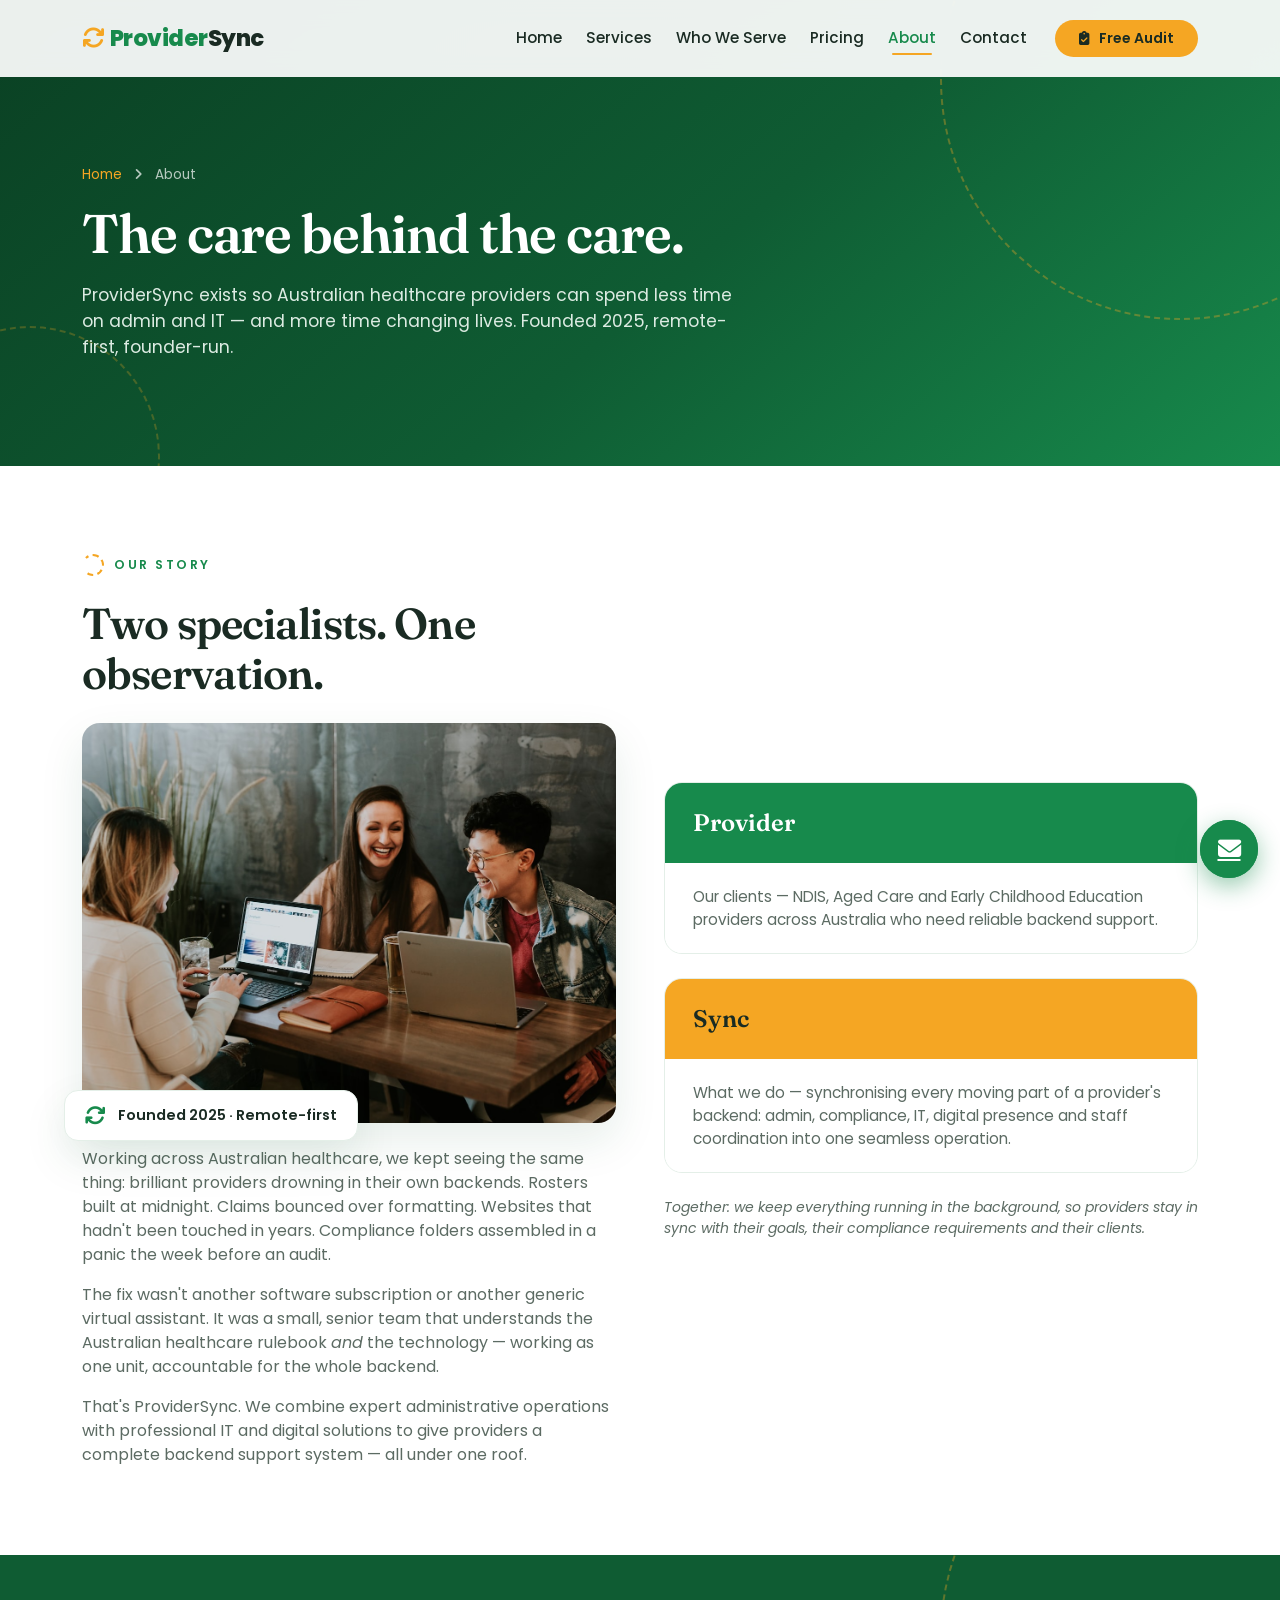
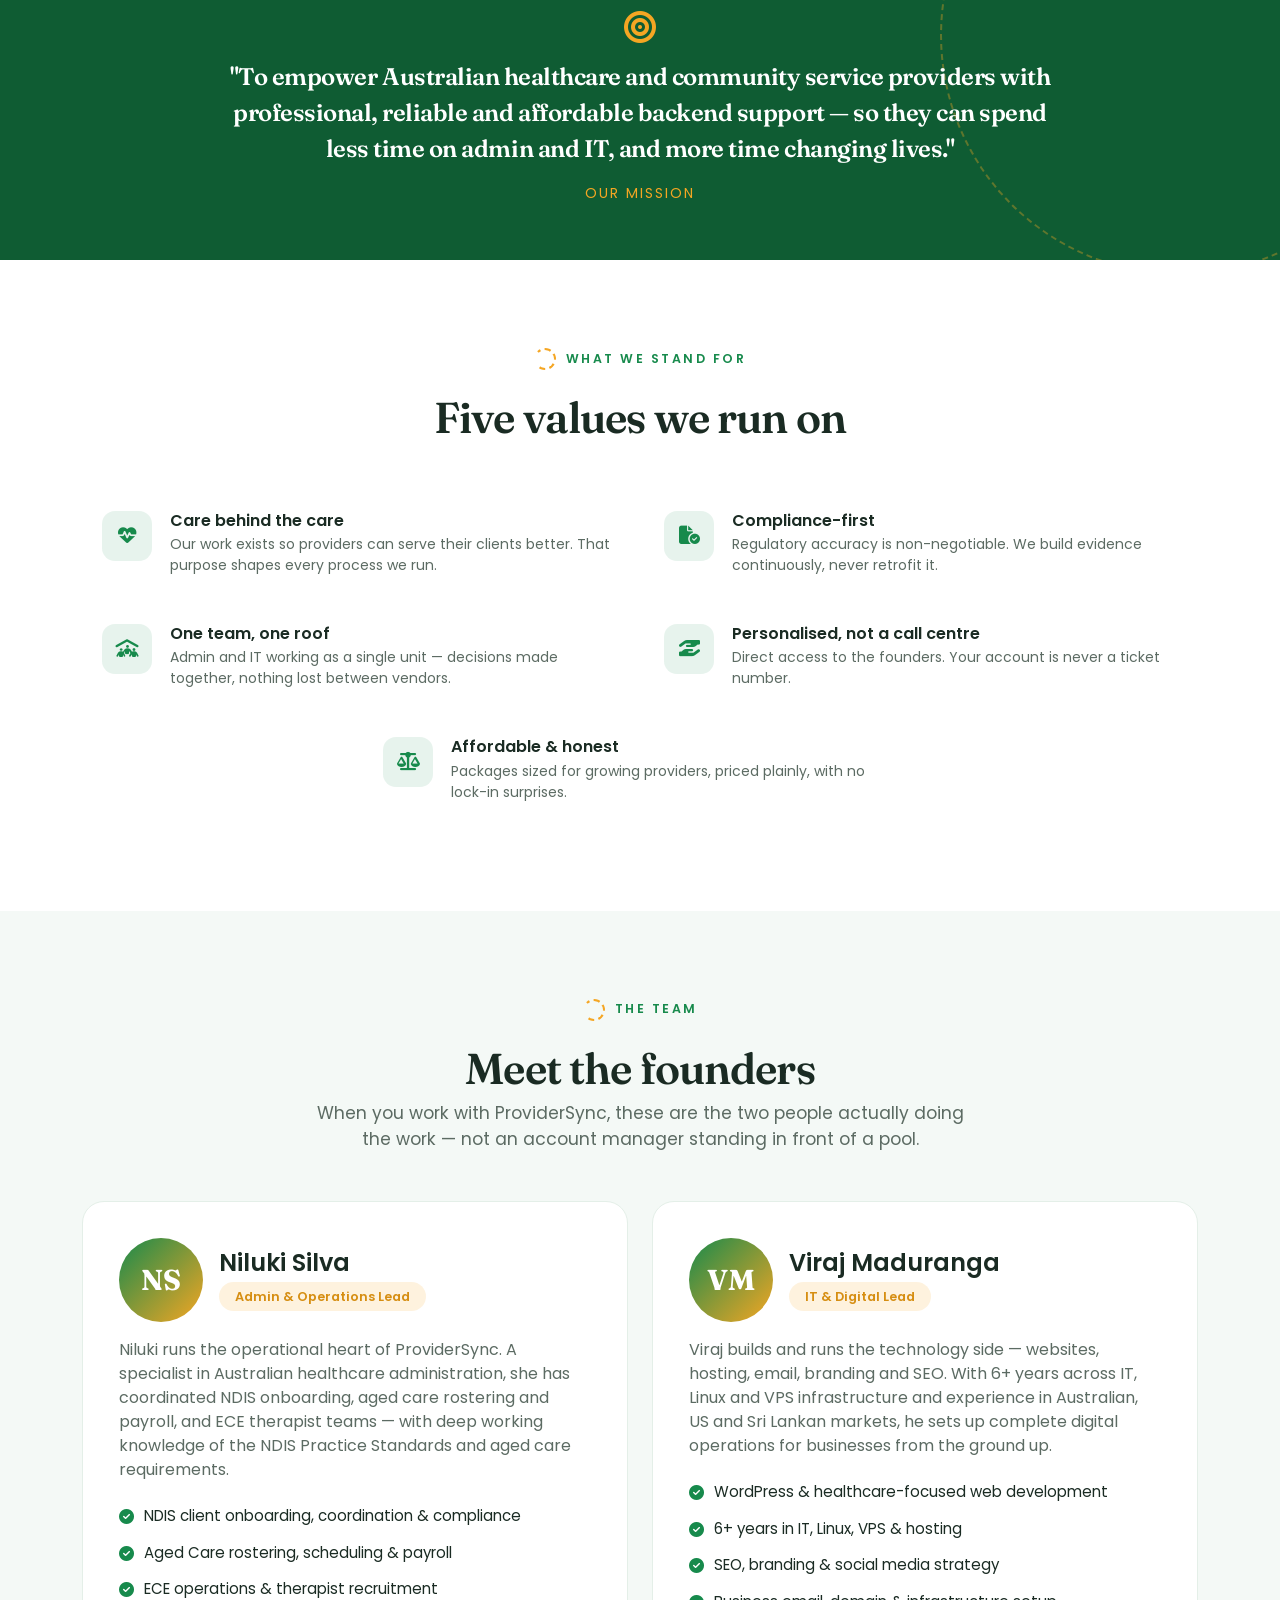
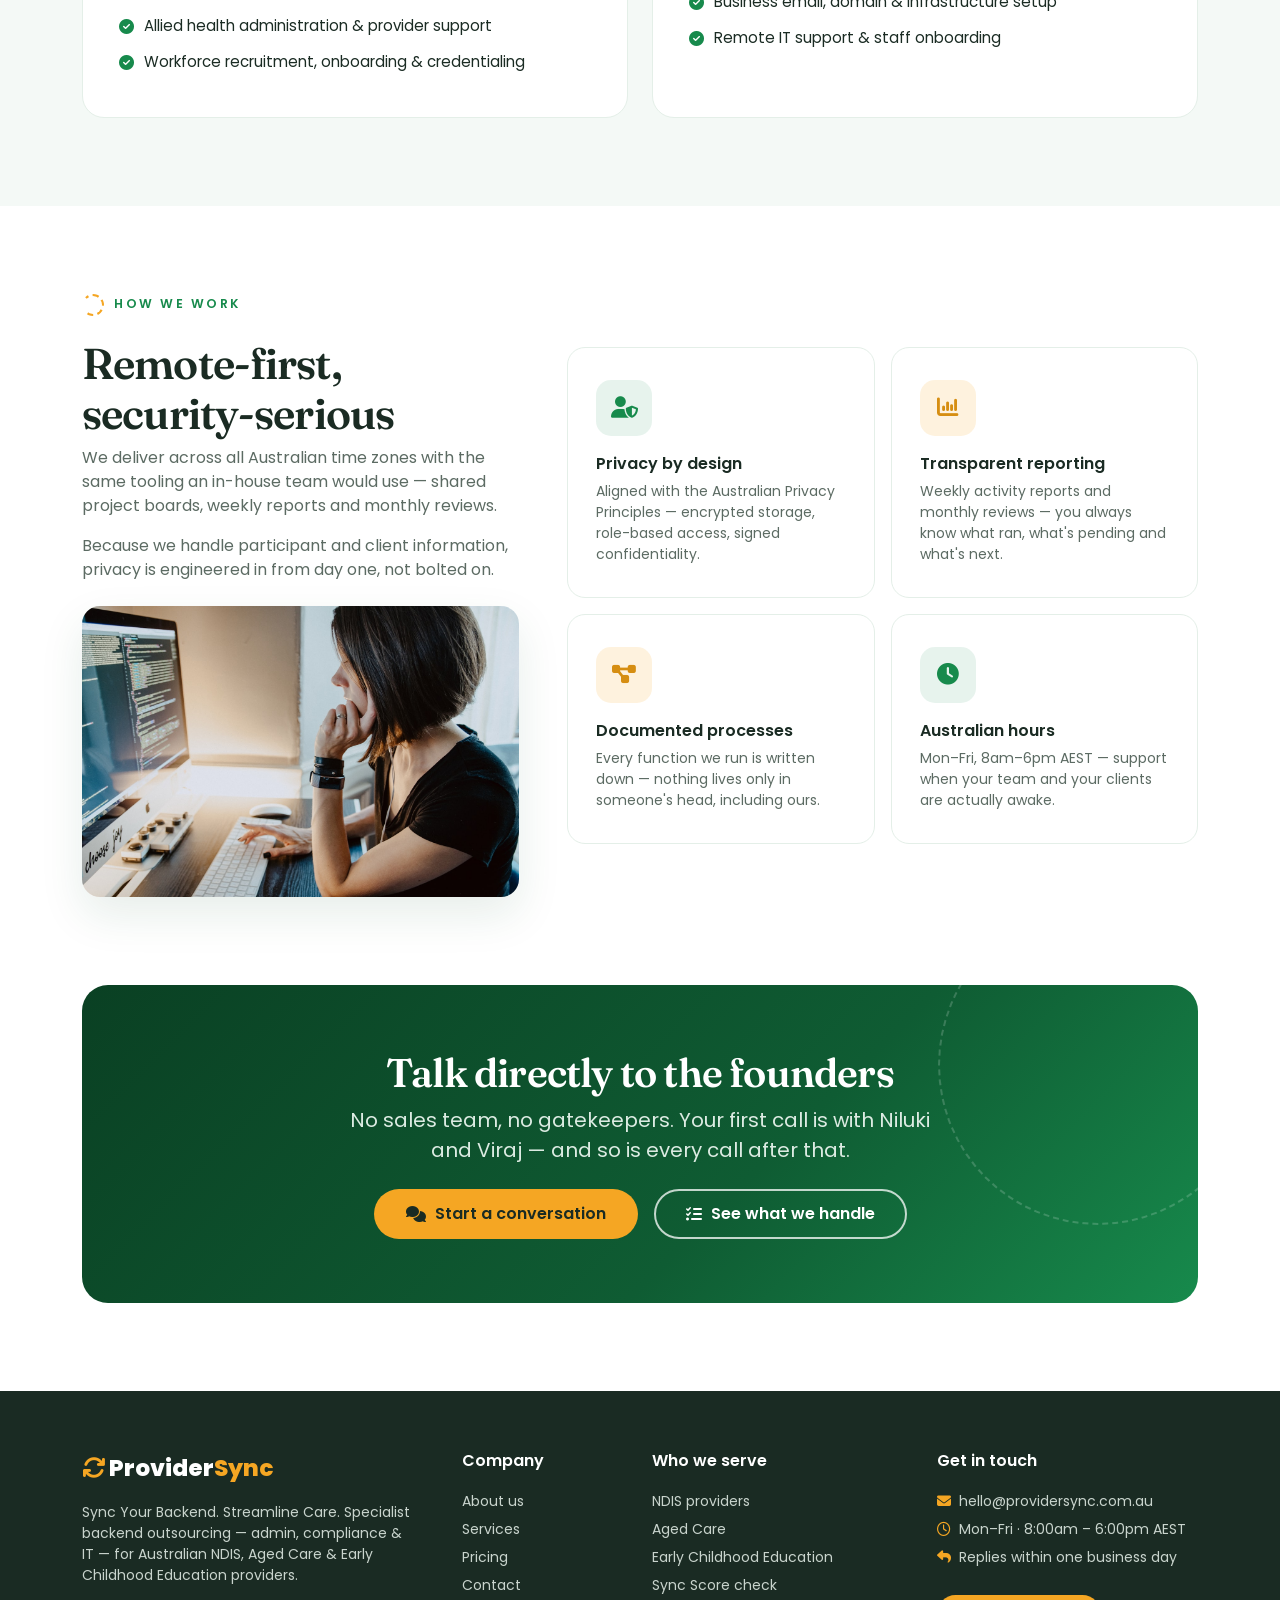
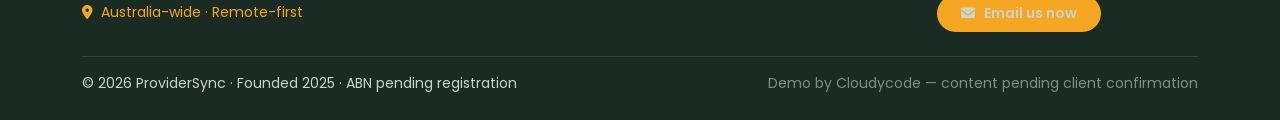
==== about.html @ 9ae80a16 "Move website demo to repository root" ====
<!DOCTYPE html>
<html lang="en">
<head>
  <meta charset="UTF-8" />
  <meta name="viewport" content="width=device-width, initial-scale=1.0" />
  <title>About Us — The Team Behind ProviderSync</title>
  <meta name="description" content="ProviderSync was founded in 2025 by Niluki Silva (healthcare admin & operations) and Viraj Maduranga (IT & digital) to give Australian healthcare providers one complete backend team." />
  <link href="https://cdn.jsdelivr.net/npm/bootstrap@5.3.3/dist/css/bootstrap.min.css" rel="stylesheet" />
  <link href="https://cdnjs.cloudflare.com/ajax/libs/font-awesome/6.5.2/css/all.min.css" rel="stylesheet" />
  <link rel="preconnect" href="https://fonts.googleapis.com" />
  <link rel="preconnect" href="https://fonts.gstatic.com" crossorigin />
  <link href="https://fonts.googleapis.com/css2?family=Fraunces:opsz,wght@9..144,500;9..144,600;9..144,700&family=Poppins:wght@300;400;500;600;700;800&display=swap" rel="stylesheet" />
  <link rel="stylesheet" href="assets/style.css" />
</head>
<body data-page="about">
  <div id="siteHeader"></div>

  <!-- PAGE HERO -->
  <header class="page-hero">
    <div class="sync-rings r1"></div>
    <div class="sync-rings r3"></div>
    <div class="container position-relative" style="z-index:2">
      <nav class="breadcrumb-ps mb-3" aria-label="Breadcrumb"><a href="index.html">Home</a> <i class="fa-solid fa-angle-right mx-2"></i> About</nav>
      <h1 class="text-white">The care behind the care.</h1>
      <p class="page-lead mt-3">ProviderSync exists so Australian healthcare providers can spend less time on admin and IT — and more time changing lives. Founded 2025, remote-first, founder-run.</p>
    </div>
  </header>

  <!-- STORY + NAME -->
  <section class="section">
    <div class="container">
      <div class="row g-5 align-items-center">
        <div class="col-lg-6 reveal">
          <span class="eyebrow">Our story</span>
          <h2 class="section-title mt-3">Two specialists. One observation.</h2>
          <div class="photo-stack my-4">
            <img src="assets/img/team-laptops.jpg" alt="The ProviderSync team collaborating remotely" class="img-fluid photo-frame tall" />
            <div class="badge-card"><i class="fa-solid fa-arrows-rotate"></i>Founded 2025 · Remote-first</div>
          </div>
          <p class="text-muted-ps mt-3">Working across Australian healthcare, we kept seeing the same thing: brilliant providers drowning in their own backends. Rosters built at midnight. Claims bounced over formatting. Websites that hadn't been touched in years. Compliance folders assembled in a panic the week before an audit.</p>
          <p class="text-muted-ps">The fix wasn't another software subscription or another generic virtual assistant. It was a small, senior team that understands the Australian healthcare rulebook <em>and</em> the technology — working as one unit, accountable for the whole backend.</p>
          <p class="text-muted-ps mb-0">That's ProviderSync. We combine expert administrative operations with professional IT and digital solutions to give providers a complete backend support system — all under one roof.</p>
        </div>
        <div class="col-lg-6">
          <div class="reveal reveal-d1 mb-4">
            <div class="meaning-block">
              <div class="word" style="background:var(--green)">Provider</div>
              <div class="expl">Our clients — NDIS, Aged Care and Early Childhood Education providers across Australia who need reliable backend support.</div>
            </div>
          </div>
          <div class="reveal reveal-d2 mb-4">
            <div class="meaning-block">
              <div class="word" style="background:var(--amber); color:var(--ink)">Sync</div>
              <div class="expl">What we do — synchronising every moving part of a provider's backend: admin, compliance, IT, digital presence and staff coordination into one seamless operation.</div>
            </div>
          </div>
          <p class="reveal reveal-d3 small text-muted-ps fst-italic mb-0">Together: we keep everything running in the background, so providers stay in sync with their goals, their compliance requirements and their clients.</p>
        </div>
      </div>
    </div>
  </section>

  <!-- MISSION -->
  <section class="section-sm bg-deep text-center" style="position:relative; overflow:hidden">
    <div class="sync-rings r1"></div>
    <div class="container position-relative" style="z-index:2">
      <div class="row justify-content-center">
        <div class="col-lg-9 reveal">
          <i class="fa-solid fa-bullseye text-amber fs-2 mb-3"></i>
          <p class="text-white fs-4 display-font mb-0" style="line-height:1.5">"To empower Australian healthcare and community service providers with professional, reliable and affordable backend support — so they can spend less time on admin and IT, and more time changing lives."</p>
          <div class="text-amber small mt-3 text-uppercase" style="letter-spacing:2px">Our mission</div>
        </div>
      </div>
    </div>
  </section>

  <!-- VALUES -->
  <section class="section">
    <div class="container">
      <div class="text-center mb-5 reveal">
        <span class="eyebrow">What we stand for</span>
        <h2 class="section-title mt-3">Five values we run on</h2>
      </div>
      <div class="row g-2 justify-content-center" id="valuesGrid"></div>
    </div>
  </section>

  <!-- FOUNDERS -->
  <section class="section bg-mist">
    <div class="container">
      <div class="text-center mb-5 reveal">
        <span class="eyebrow">The team</span>
        <h2 class="section-title mt-3">Meet the founders</h2>
        <p class="page-lead mx-auto">When you work with ProviderSync, these are the two people actually doing the work — not an account manager standing in front of a pool.</p>
      </div>
      <div class="row g-4" id="founderGrid"></div>
    </div>
  </section>

  <!-- HOW WE WORK -->
  <section class="section">
    <div class="container">
      <div class="row g-5 align-items-center">
        <div class="col-lg-5 reveal">
          <span class="eyebrow">How we work</span>
          <h2 class="section-title mt-3">Remote-first, security-serious</h2>
          <p class="text-muted-ps">We deliver across all Australian time zones with the same tooling an in-house team would use — shared project boards, weekly reports and monthly reviews.</p>
          <p class="text-muted-ps">Because we handle participant and client information, privacy is engineered in from day one, not bolted on.</p>
          <img src="assets/img/remote-work.jpg" alt="ProviderSync working remotely on a provider's systems" class="img-fluid photo-frame mt-2" />
        </div>
        <div class="col-lg-7">
          <div class="row g-3">
            <div class="col-sm-6 reveal reveal-d1">
              <div class="card-ps">
                <div class="icon-box icon-green"><i class="fa-solid fa-user-shield"></i></div>
                <h6>Privacy by design</h6>
                <p class="text-muted-ps small mb-0">Aligned with the Australian Privacy Principles — encrypted storage, role-based access, signed confidentiality.</p>
              </div>
            </div>
            <div class="col-sm-6 reveal reveal-d2">
              <div class="card-ps">
                <div class="icon-box icon-amber"><i class="fa-solid fa-chart-column"></i></div>
                <h6>Transparent reporting</h6>
                <p class="text-muted-ps small mb-0">Weekly activity reports and monthly reviews — you always know what ran, what's pending and what's next.</p>
              </div>
            </div>
            <div class="col-sm-6 reveal reveal-d1">
              <div class="card-ps">
                <div class="icon-box icon-amber"><i class="fa-solid fa-diagram-project"></i></div>
                <h6>Documented processes</h6>
                <p class="text-muted-ps small mb-0">Every function we run is written down — nothing lives only in someone's head, including ours.</p>
              </div>
            </div>
            <div class="col-sm-6 reveal reveal-d2">
              <div class="card-ps">
                <div class="icon-box icon-green"><i class="fa-solid fa-clock"></i></div>
                <h6>Australian hours</h6>
                <p class="text-muted-ps small mb-0">Mon–Fri, 8am–6pm AEST — support when your team and your clients are actually awake.</p>
              </div>
            </div>
          </div>
        </div>
      </div>
    </div>
  </section>

  <!-- CTA -->
  <section class="section pt-0">
    <div class="container">
      <div class="cta-band text-center reveal">
        <div class="sync-rings r2"></div>
        <div class="position-relative" style="z-index:2">
          <h2 class="text-white">Talk directly to the founders</h2>
          <p class="lead-soft fs-5 mx-auto mt-2" style="max-width:600px">No sales team, no gatekeepers. Your first call is with Niluki and Viraj — and so is every call after that.</p>
          <div class="mt-4 d-flex flex-wrap gap-3 justify-content-center">
            <a href="contact.html" class="btn btn-ps"><i class="fa-solid fa-comments"></i>Start a conversation</a>
            <a href="services.html" class="btn btn-ghost"><i class="fa-solid fa-list-check"></i>See what we handle</a>
          </div>
        </div>
      </div>
    </div>
  </section>

  <div id="siteFooter"></div>
  <script src="https://cdn.jsdelivr.net/npm/bootstrap@5.3.3/dist/js/bootstrap.bundle.min.js"></script>
  <script src="assets/data.js"></script>
  <script src="assets/main.js"></script>
</body>
</html>
---- assets/style.css ----
/* ============================================================
   ProviderSync — Design System
   Palette : Forest #178A4C · Deep #0F5C33 · Amber #F5A623
             Ink #1A2B23 · Mist #F4F9F6
   Type    : Fraunces (display) · Poppins (body/UI)
   ============================================================ */

:root {
  --green: #178A4C;
  --green-dark: #0F5C33;
  --green-deeper: #0A4023;
  --amber: #F5A623;
  --amber-dark: #D68E12;
  --ink: #1A2B23;
  --mist: #F4F9F6;
  --sage: #DCEBE2;
  --muted: #5C6B63;
  --border: #E4EFE8;
  --radius: 18px;
  --shadow: 0 18px 44px rgba(15, 92, 51, 0.10);
  --font-display: "Fraunces", Georgia, serif;
  --font-body: "Poppins", system-ui, sans-serif;
}

/* ---------- Base ---------- */
* { font-family: var(--font-body); }
html { scroll-behavior: smooth; scroll-padding-top: 90px; }
body { color: var(--ink); background: #fff; overflow-x: hidden; }

h1, h2, h3, .display-font {
  font-family: var(--font-display);
  font-weight: 600;
  letter-spacing: -0.02em;
}
h4, h5, h6 { font-weight: 600; }

a { color: var(--green); }
a:hover { color: var(--green-dark); }

::selection { background: var(--amber); color: var(--ink); }

:focus-visible {
  outline: 3px solid var(--amber);
  outline-offset: 2px;
  border-radius: 4px;
}

.text-green { color: var(--green) !important; }
.text-amber { color: var(--amber) !important; }
.text-muted-ps { color: var(--muted) !important; }
.bg-mist { background: var(--mist) !important; }
.bg-deep { background: var(--green-dark) !important; }

.section { padding: 88px 0; }
.section-sm { padding: 56px 0; }

/* ---------- Eyebrow with sync-arc glyph ---------- */
.eyebrow {
  display: inline-flex;
  align-items: center;
  gap: 10px;
  color: var(--green);
  font-weight: 600;
  letter-spacing: 2.5px;
  text-transform: uppercase;
  font-size: 0.78rem;
}
.eyebrow::before {
  content: "";
  width: 22px;
  height: 22px;
  flex: 0 0 22px;
  border: 2.5px dashed var(--amber);
  border-radius: 50%;
  border-left-color: transparent;
}

.section-title { font-size: clamp(1.8rem, 3.6vw, 2.7rem); line-height: 1.15; }
.page-lead { color: var(--muted); font-size: 1.08rem; max-width: 660px; }

/* ---------- Buttons ---------- */
.btn-ps, .btn-green, .btn-ghost {
  font-weight: 600;
  border-radius: 50px;
  padding: 13px 32px;
  border: none;
  transition: transform 0.22s ease, box-shadow 0.22s ease, background 0.22s ease, color 0.22s ease;
  display: inline-flex;
  align-items: center;
  gap: 9px;
}
.btn-ps { background: var(--amber); color: var(--ink); }
.btn-ps:hover { background: var(--amber-dark); color: var(--ink); transform: translateY(-2px); box-shadow: 0 12px 26px rgba(245, 166, 35, 0.38); }
.btn-green { background: var(--green); color: #fff; }
.btn-green:hover { background: var(--green-dark); color: #fff; transform: translateY(-2px); box-shadow: 0 12px 26px rgba(23, 138, 76, 0.32); }
.btn-ghost { border: 2px solid rgba(255, 255, 255, 0.75); color: #fff; background: transparent; padding: 11px 30px; }
.btn-ghost:hover { background: #fff; color: var(--green-dark); }
.btn-ghost-green { border: 2px solid var(--green); color: var(--green); background: transparent; padding: 11px 30px; border-radius: 50px; font-weight: 600; transition: 0.22s; display: inline-flex; align-items: center; gap: 9px; }
.btn-ghost-green:hover { background: var(--green); color: #fff; }

/* ---------- Navbar ---------- */
.navbar-ps {
  background: rgba(255, 255, 255, 0.92);
  backdrop-filter: blur(12px);
  border-bottom: 1px solid transparent;
  padding: 16px 0;
  transition: padding 0.25s ease, box-shadow 0.25s ease, border-color 0.25s ease;
}
.navbar-ps.scrolled { padding: 9px 0; box-shadow: 0 8px 28px rgba(15, 92, 51, 0.08); border-bottom-color: var(--border); }
.navbar-ps .navbar-brand { font-weight: 800; font-size: 1.42rem; letter-spacing: -0.5px; font-family: var(--font-body); }
.navbar-ps .brand-provider { color: var(--green); }
.navbar-ps .brand-sync { color: var(--ink); }
.navbar-ps .brand-icon { color: var(--amber); margin-right: 5px; display: inline-block; transition: transform 0.5s ease; }
.navbar-ps .navbar-brand:hover .brand-icon { transform: rotate(180deg); }
.navbar-ps .nav-link { font-weight: 500; color: var(--ink); margin: 0 4px; font-size: 0.95rem; position: relative; }
.navbar-ps .nav-link::after {
  content: ""; position: absolute; left: 0.75rem; right: 0.75rem; bottom: 2px;
  height: 2.5px; background: var(--amber); border-radius: 2px;
  transform: scaleX(0); transform-origin: left; transition: transform 0.25s ease;
}
.navbar-ps .nav-link:hover::after, .navbar-ps .nav-link.active::after { transform: scaleX(1); }
.navbar-ps .nav-link.active { color: var(--green); }

/* ---------- Page hero (inner pages) ---------- */
.page-hero {
  background: linear-gradient(140deg, var(--green-deeper) 0%, var(--green-dark) 55%, var(--green) 100%);
  color: #fff;
  padding: 165px 0 90px;
  position: relative;
  overflow: hidden;
}
.page-hero h1 { font-size: clamp(2.1rem, 4.6vw, 3.4rem); }
.page-hero .page-lead { color: #DCEBE2; }
.page-hero .breadcrumb-ps { font-size: 0.85rem; color: rgba(255, 255, 255, 0.7); }
.page-hero .breadcrumb-ps a { color: var(--amber); text-decoration: none; }

/* ---------- Sync rings (signature motif) ---------- */
.sync-rings { position: absolute; border-radius: 50%; pointer-events: none; }
.sync-rings.r1 { width: 480px; height: 480px; border: 2px dashed rgba(245, 166, 35, 0.35); right: -140px; top: -160px; animation: spin 60s linear infinite; }
.sync-rings.r2 { width: 320px; height: 320px; border: 2px dashed rgba(255, 255, 255, 0.18); right: -60px; top: -80px; animation: spin 45s linear infinite reverse; }
.sync-rings.r3 { width: 260px; height: 260px; border: 2px dashed rgba(245, 166, 35, 0.25); left: -100px; bottom: -120px; animation: spin 50s linear infinite; }
@keyframes spin { to { transform: rotate(360deg); } }

/* ---------- Cards ---------- */
.card-ps {
  background: #fff;
  border: 1px solid var(--border);
  border-radius: var(--radius);
  padding: 32px 28px;
  height: 100%;
  transition: transform 0.28s ease, box-shadow 0.28s ease, border-color 0.28s ease;
}
.card-ps:hover { transform: translateY(-6px); box-shadow: var(--shadow); border-color: transparent; }

.icon-box {
  width: 56px; height: 56px; border-radius: 15px;
  display: flex; align-items: center; justify-content: center;
  font-size: 1.35rem; margin-bottom: 18px;
}
.icon-green { background: rgba(23, 138, 76, 0.10); color: var(--green); }
.icon-amber { background: rgba(245, 166, 35, 0.15); color: var(--amber-dark); }

/* ---------- Feature list ---------- */
.check-list { list-style: none; padding: 0; margin: 0; }
.check-list li { padding: 7px 0; display: flex; gap: 10px; align-items: flex-start; font-size: 0.94rem; }
.check-list li i { color: var(--green); margin-top: 4px; flex: 0 0 auto; }
.check-list.amber li i { color: var(--amber-dark); }

/* ---------- Sector cards ---------- */
.sector-card {
  border-radius: var(--radius); overflow: hidden;
  border: 1px solid var(--border); height: 100%;
  background: #fff; transition: transform 0.28s ease, box-shadow 0.28s ease;
  display: flex; flex-direction: column;
}
.sector-card:hover { box-shadow: var(--shadow); transform: translateY(-5px); }
.sector-head { background: var(--green); color: #fff; padding: 26px; position: relative; overflow: hidden; }
.sector-head::after {
  content: ""; position: absolute; right: -35px; top: -35px;
  width: 110px; height: 110px; border-radius: 50%;
  border: 2px dashed rgba(245, 166, 35, 0.5);
}
.sector-head i.head-icon { font-size: 1.9rem; }
.sector-body { padding: 24px 26px; flex: 1; }
.sector-foot { padding: 0 26px 24px; }

/* ---------- Process steps ---------- */
.step-card { position: relative; padding: 30px 26px 26px; border: 1px solid var(--border); border-radius: var(--radius); background: #fff; height: 100%; transition: 0.28s; }
.step-card:hover { box-shadow: var(--shadow); transform: translateY(-5px); }
.step-num { font-family: var(--font-display); font-size: 2.6rem; font-weight: 600; color: var(--sage); line-height: 1; }
.step-card .icon-box { position: absolute; top: 24px; right: 22px; margin: 0; width: 46px; height: 46px; font-size: 1.1rem; }

/* ---------- Pricing ---------- */
.price-card {
  background: #fff; border: 1px solid var(--border); border-radius: 22px;
  padding: 38px 32px; height: 100%; position: relative;
  transition: transform 0.28s ease, box-shadow 0.28s ease;
  display: flex; flex-direction: column;
}
.price-card:hover { transform: translateY(-6px); box-shadow: var(--shadow); }
.price-card.featured { border: 2px solid var(--amber); box-shadow: 0 22px 48px rgba(245, 166, 35, 0.20); }
.price-card .price { font-family: var(--font-display); font-size: 2rem; font-weight: 600; color: var(--green); }
.price-card .check-list { flex: 1; }
.ribbon {
  position: absolute; top: -14px; left: 50%; transform: translateX(-50%);
  background: var(--amber); color: var(--ink); font-size: 0.72rem;
  font-weight: 700; padding: 6px 18px; border-radius: 50px;
  letter-spacing: 1px; text-transform: uppercase; white-space: nowrap;
}

/* ---------- Stats ---------- */
.stat-block .num {
  font-family: var(--font-display); font-size: clamp(2.2rem, 4vw, 3.2rem);
  font-weight: 600; color: var(--amber); line-height: 1;
}
.stat-block .label { font-size: 0.88rem; color: rgba(255, 255, 255, 0.8); margin-top: 6px; }

/* ---------- Testimonials ---------- */
.quote-card {
  background: #fff; border: 1px solid var(--border); border-radius: var(--radius);
  padding: 34px 30px; height: 100%; position: relative;
}
.quote-card::before {
  content: "\201C"; font-family: var(--font-display); font-size: 4.5rem;
  color: var(--sage); position: absolute; top: 8px; left: 22px; line-height: 1;
}
.quote-card p.quote { position: relative; z-index: 1; font-size: 0.98rem; margin-top: 18px; }
.quote-who { display: flex; align-items: center; gap: 13px; margin-top: 18px; }
.quote-who .avatar {
  width: 46px; height: 46px; border-radius: 50%;
  background: rgba(23, 138, 76, 0.10); color: var(--green);
  display: flex; align-items: center; justify-content: center; font-size: 1.05rem;
}

/* ---------- Tabs (sectors page) ---------- */
.ps-tabs { display: flex; gap: 10px; flex-wrap: wrap; justify-content: center; }
.ps-tabs .ps-tab {
  border: 1.5px solid var(--border); background: #fff; color: var(--ink);
  border-radius: 50px; padding: 11px 26px; font-weight: 600; font-size: 0.95rem;
  transition: 0.22s; display: inline-flex; align-items: center; gap: 9px;
}
.ps-tabs .ps-tab:hover { border-color: var(--green); color: var(--green); }
.ps-tabs .ps-tab.active { background: var(--green); border-color: var(--green); color: #fff; }
.ps-tab-pane { display: none; }
.ps-tab-pane.active { display: block; animation: fadeUp 0.45s ease; }
@keyframes fadeUp { from { opacity: 0; transform: translateY(14px); } to { opacity: 1; transform: none; } }

/* ---------- Pain/solution rows ---------- */
.pain-row {
  display: grid; grid-template-columns: 1fr auto 1fr; gap: 16px; align-items: center;
  padding: 16px 20px; border: 1px solid var(--border); border-radius: 14px;
  background: #fff; margin-bottom: 12px;
}
.pain-row .pain { color: var(--muted); font-size: 0.93rem; }
.pain-row .pain i { color: #C0655A; margin-right: 8px; }
.pain-row .fix { font-size: 0.93rem; font-weight: 500; }
.pain-row .fix i { color: var(--green); margin-right: 8px; }
.pain-row .arrow { color: var(--amber); font-size: 1.1rem; }
@media (max-width: 640px) {
  .pain-row { grid-template-columns: 1fr; gap: 6px; }
  .pain-row .arrow { transform: rotate(90deg); width: fit-content; }
}

/* ---------- FAQ ---------- */
.accordion-ps .accordion-item { border: 1px solid var(--border); border-radius: 14px !important; margin-bottom: 12px; overflow: hidden; }
.accordion-ps .accordion-button { font-weight: 600; color: var(--ink); background: #fff; padding: 20px 24px; }
.accordion-ps .accordion-button:not(.collapsed) { background: var(--mist); color: var(--green-dark); box-shadow: none; }
.accordion-ps .accordion-button:focus { box-shadow: none; border-color: var(--border); }
.accordion-ps .accordion-body { color: var(--muted); font-size: 0.95rem; padding: 20px 24px; }

/* ---------- Values ---------- */
.value-row { display: flex; gap: 18px; align-items: flex-start; padding: 20px; border-radius: 14px; transition: background 0.22s; }
.value-row:hover { background: var(--mist); }
.value-row .ico { flex: 0 0 50px; height: 50px; border-radius: 13px; background: rgba(23, 138, 76, 0.10); color: var(--green); display: flex; align-items: center; justify-content: center; font-size: 1.15rem; }

/* ---------- Founders ---------- */
.founder-card { background: #fff; border: 1px solid var(--border); border-radius: 22px; padding: 36px; height: 100%; }
.founder-avatar {
  width: 84px; height: 84px; border-radius: 50%; flex: 0 0 84px;
  background: linear-gradient(135deg, var(--green), var(--amber));
  color: #fff; display: flex; align-items: center; justify-content: center;
  font-size: 1.8rem; font-weight: 700; font-family: var(--font-display);
}
.role-chip {
  display: inline-block; background: rgba(245, 166, 35, 0.15); color: var(--amber-dark);
  padding: 5px 16px; border-radius: 50px; font-size: 0.8rem; font-weight: 600;
}

/* ---------- CTA band ---------- */
.cta-band {
  background: linear-gradient(135deg, var(--green-deeper), var(--green-dark) 60%, var(--green));
  border-radius: 26px; color: #fff; padding: clamp(38px, 6vw, 64px);
  position: relative; overflow: hidden;
}
.cta-band h2 { font-size: clamp(1.7rem, 3.4vw, 2.5rem); }
.cta-band .lead-soft { color: #DCEBE2; }

/* ---------- Forms ---------- */
.form-ps .form-control, .form-ps .form-select {
  border: 1.5px solid var(--border); border-radius: 12px;
  padding: 13px 16px; font-size: 0.95rem; color: var(--ink);
}
.form-ps .form-control:focus, .form-ps .form-select:focus {
  border-color: var(--green); box-shadow: 0 0 0 0.2rem rgba(23, 138, 76, 0.12);
}
.form-ps label { font-weight: 500; font-size: 0.88rem; margin-bottom: 7px; }

/* ---------- Quiz ---------- */
.quiz-card { background: #fff; border: 1px solid var(--border); border-radius: 22px; padding: clamp(26px, 4vw, 44px); }
.quiz-q { display: none; }
.quiz-q.active { display: block; animation: fadeUp 0.4s ease; }
.quiz-progress { height: 8px; background: var(--sage); border-radius: 8px; overflow: hidden; }
.quiz-progress .bar { height: 100%; background: linear-gradient(90deg, var(--green), var(--amber)); border-radius: 8px; transition: width 0.35s ease; }
.quiz-btn {
  border: 1.5px solid var(--border); background: #fff; border-radius: 14px;
  padding: 15px 22px; font-weight: 600; width: 100%; text-align: left;
  transition: 0.2s; display: flex; align-items: center; gap: 12px;
}
.quiz-btn:hover { border-color: var(--green); background: var(--mist); }
.quiz-btn i { color: var(--green); }
.score-dial {
  width: 150px; height: 150px; border-radius: 50%; margin: 0 auto;
  display: flex; align-items: center; justify-content: center; flex-direction: column;
  font-family: var(--font-display);
  background: conic-gradient(var(--amber) calc(var(--pct) * 1%), var(--sage) 0);
  position: relative;
}
.score-dial::before { content: ""; position: absolute; inset: 12px; background: #fff; border-radius: 50%; }
.score-dial .val { position: relative; font-size: 2.4rem; font-weight: 600; color: var(--ink); line-height: 1; }
.score-dial .of { position: relative; font-size: 0.8rem; color: var(--muted); }
.verdict-good { color: var(--green); }
.verdict-mid { color: var(--amber-dark); }
.verdict-high { color: #C0655A; }

/* ---------- Footer ---------- */
.footer-ps { background: var(--ink); color: #C9D4CD; padding: 60px 0 26px; }
.footer-ps a { color: #C9D4CD; text-decoration: none; transition: color 0.2s; }
.footer-ps a:hover { color: var(--amber); }
.footer-ps h6 { color: #fff; margin-bottom: 16px; }
.footer-ps hr { border-color: #33443B; opacity: 1; }
.footer-brand { font-size: 1.45rem; font-weight: 800; color: #fff; }

/* ---------- Email float & back-to-top ---------- */
.mail-float {
  position: fixed; right: 22px; bottom: 22px; width: 58px; height: 58px;
  background: var(--green); color: #fff; border-radius: 50%;
  display: flex; align-items: center; justify-content: center;
  font-size: 1.45rem; z-index: 1040;
  box-shadow: 0 8px 24px rgba(23, 138, 76, 0.45); transition: transform 0.22s, background 0.22s;
}
.mail-float:hover { transform: scale(1.09); color: var(--ink); background: var(--amber); }
.mail-float .pulse { position: absolute; inset: 0; border-radius: 50%; border: 3px solid var(--green); animation: pulse 2s infinite; }
@keyframes pulse { 0% { transform: scale(1); opacity: 0.7; } 100% { transform: scale(1.55); opacity: 0; } }

/* ---------- Photos ---------- */
.photo-frame {
  border-radius: var(--radius);
  box-shadow: var(--shadow);
  width: 100%;
  object-fit: cover;
}
.photo-frame.tall { aspect-ratio: 4 / 3; }
.photo-stack { position: relative; }
.photo-stack .badge-card {
  position: absolute; left: -18px; bottom: -18px;
  background: #fff; border: 1px solid var(--border); border-radius: 14px;
  padding: 14px 20px; box-shadow: var(--shadow);
  display: flex; align-items: center; gap: 12px; font-weight: 600; font-size: 0.9rem;
}
.photo-stack .badge-card i { color: var(--green); font-size: 1.3rem; }
@media (max-width: 640px) { .photo-stack .badge-card { left: 10px; bottom: -16px; padding: 10px 14px; } }

/* Cost-comparison band (pricing) */
.vs-band { border: 1px solid var(--border); border-radius: 22px; overflow: hidden; }
.vs-band .vs-col { padding: clamp(24px, 4vw, 40px); }
.vs-band .vs-col.inhouse { background: var(--mist); }
.vs-band .vs-col.ps { background: var(--green-dark); color: #fff; }
.vs-band .vs-col.ps .check-list li i { color: var(--amber); }
.vs-band .big-figure { font-family: var(--font-display); font-size: clamp(1.8rem, 3.4vw, 2.6rem); font-weight: 600; }

.to-top {
  position: fixed; right: 30px; bottom: 94px; width: 42px; height: 42px;
  border-radius: 50%; background: var(--green); color: #fff; border: none;
  display: flex; align-items: center; justify-content: center; z-index: 1039;
  opacity: 0; pointer-events: none; transition: opacity 0.25s, transform 0.25s;
}
.to-top.show { opacity: 1; pointer-events: auto; }
.to-top:hover { transform: translateY(-3px); }

/* ---------- Scroll reveal ---------- */
.reveal { opacity: 0; transform: translateY(26px); transition: opacity 0.6s ease, transform 0.6s ease; }
.reveal.in { opacity: 1; transform: none; }
.reveal-d1 { transition-delay: 0.08s; }
.reveal-d2 { transition-delay: 0.16s; }
.reveal-d3 { transition-delay: 0.24s; }

/* ---------- Home hero ---------- */
.hero-home {
  background: linear-gradient(140deg, var(--green-deeper) 0%, var(--green-dark) 52%, var(--green) 100%);
  color: #fff; padding: 175px 0 110px; position: relative; overflow: hidden;
}
.hero-home h1 { font-size: clamp(2.3rem, 5.2vw, 4rem); line-height: 1.08; }
.hero-home .hero-sub { color: #DCEBE2; font-size: 1.12rem; max-width: 560px; }
.hero-badge {
  background: rgba(255, 255, 255, 0.12); border: 1px solid rgba(255, 255, 255, 0.24);
  border-radius: 50px; padding: 7px 20px; font-size: 0.85rem; font-weight: 500;
  display: inline-flex; align-items: center; gap: 8px;
}
.hero-stats-band { background: var(--green-deeper); padding: 34px 0; position: relative; }

/* Orbit illustration */
.orbit-wrap { position: relative; width: min(430px, 88vw); aspect-ratio: 1; margin: 0 auto; }
.orbit-ring { position: absolute; inset: 0; border: 2px dashed rgba(245, 166, 35, 0.45); border-radius: 50%; animation: spin 55s linear infinite; }
.orbit-ring.inner { inset: 17%; border-color: rgba(255, 255, 255, 0.22); animation: spin 40s linear infinite reverse; }
.orbit-core {
  position: absolute; inset: 33%; background: rgba(255, 255, 255, 0.10);
  backdrop-filter: blur(4px); border: 1px solid rgba(255, 255, 255, 0.25);
  border-radius: 50%; display: flex; align-items: center; justify-content: center;
  flex-direction: column; gap: 6px; text-align: center;
}
.orbit-core i { font-size: 2.1rem; color: var(--amber); }
.orbit-core span { font-size: 0.78rem; font-weight: 600; letter-spacing: 1px; }
.orbit-chip {
  position: absolute; background: #fff; color: var(--ink);
  border-radius: 12px; padding: 9px 15px; font-size: 0.8rem; font-weight: 600;
  box-shadow: 0 10px 26px rgba(0, 0, 0, 0.18);
  display: flex; align-items: center; gap: 8px; white-space: nowrap;
  animation: bob 5s ease-in-out infinite;
}
.orbit-chip i { color: var(--green); }
.orbit-chip.c1 { top: 4%; left: 50%; transform: translateX(-50%); animation-delay: 0s; }
.orbit-chip.c2 { top: 38%; right: -4%; animation-delay: 1.2s; }
.orbit-chip.c3 { bottom: 8%; left: 8%; animation-delay: 2.4s; }
.orbit-chip.c4 { top: 38%; left: -6%; animation-delay: 3.6s; }
.orbit-chip.c5 { bottom: 8%; right: 10%; animation-delay: 1.8s; }
@keyframes bob { 0%, 100% { margin-top: 0; } 50% { margin-top: -10px; } }

/* Split cards (home services teaser) */
.split-card {
  border-radius: 22px; padding: clamp(28px, 4vw, 44px); height: 100%;
  position: relative; overflow: hidden; color: #fff;
  transition: transform 0.28s ease, box-shadow 0.28s ease;
  display: flex; flex-direction: column;
}
.split-card:hover { transform: translateY(-6px); box-shadow: 0 24px 50px rgba(15, 92, 51, 0.22); }
.split-card.admin { background: linear-gradient(150deg, var(--green-dark), var(--green)); }
.split-card.it { background: linear-gradient(150deg, #1F2A24, #145C38 65%, var(--green)); }
.split-card .big-icon { font-size: 2.4rem; color: var(--amber); margin-bottom: 18px; }
.split-card ul { color: rgba(255, 255, 255, 0.88); }
.split-card .check-list li i { color: var(--amber); }
.split-card a.card-link { color: #fff; font-weight: 600; text-decoration: none; margin-top: auto; padding-top: 18px; display: inline-flex; align-items: center; gap: 8px; }
.split-card a.card-link:hover { color: var(--amber); }

/* Comparison table */
.table-ps { border: 1px solid var(--border); border-radius: var(--radius); overflow: hidden; }
.table-ps table { margin: 0; }
.table-ps thead { background: var(--green-dark); color: #fff; }
.table-ps thead th { font-weight: 600; padding: 16px; border: none; }
.table-ps tbody td { padding: 14px 16px; font-size: 0.92rem; border-color: var(--border); vertical-align: middle; }
.table-ps .fa-check { color: var(--green); }
.table-ps .fa-minus { color: #C8D4CC; }

/* Contact info cards */
.contact-tile { border: 1px solid var(--border); border-radius: var(--radius); padding: 26px; background: #fff; height: 100%; transition: 0.25s; }
.contact-tile:hover { box-shadow: var(--shadow); transform: translateY(-4px); }

/* Name-meaning blocks (about) */
.meaning-block { border-radius: var(--radius); overflow: hidden; border: 1px solid var(--border); }
.meaning-block .word { padding: 22px 28px; font-family: var(--font-display); font-size: 1.5rem; font-weight: 600; color: #fff; }
.meaning-block .expl { padding: 22px 28px; background: #fff; color: var(--muted); font-size: 0.96rem; }

/* ---------- Reduced motion ---------- */
@media (prefers-reduced-motion: reduce) {
  html { scroll-behavior: auto; }
  *, *::before, *::after { animation-duration: 0.01ms !important; animation-iteration-count: 1 !important; transition-duration: 0.01ms !important; }
  .reveal { opacity: 1; transform: none; }
}

/* ---------- Responsive tweaks ---------- */
@media (max-width: 991px) {
  .section { padding: 64px 0; }
  .hero-home { padding: 140px 0 80px; }
  .page-hero { padding: 135px 0 64px; }
  .navbar-ps .navbar-collapse { background: #fff; border-radius: 16px; padding: 14px 18px; margin-top: 10px; box-shadow: var(--shadow); }
}
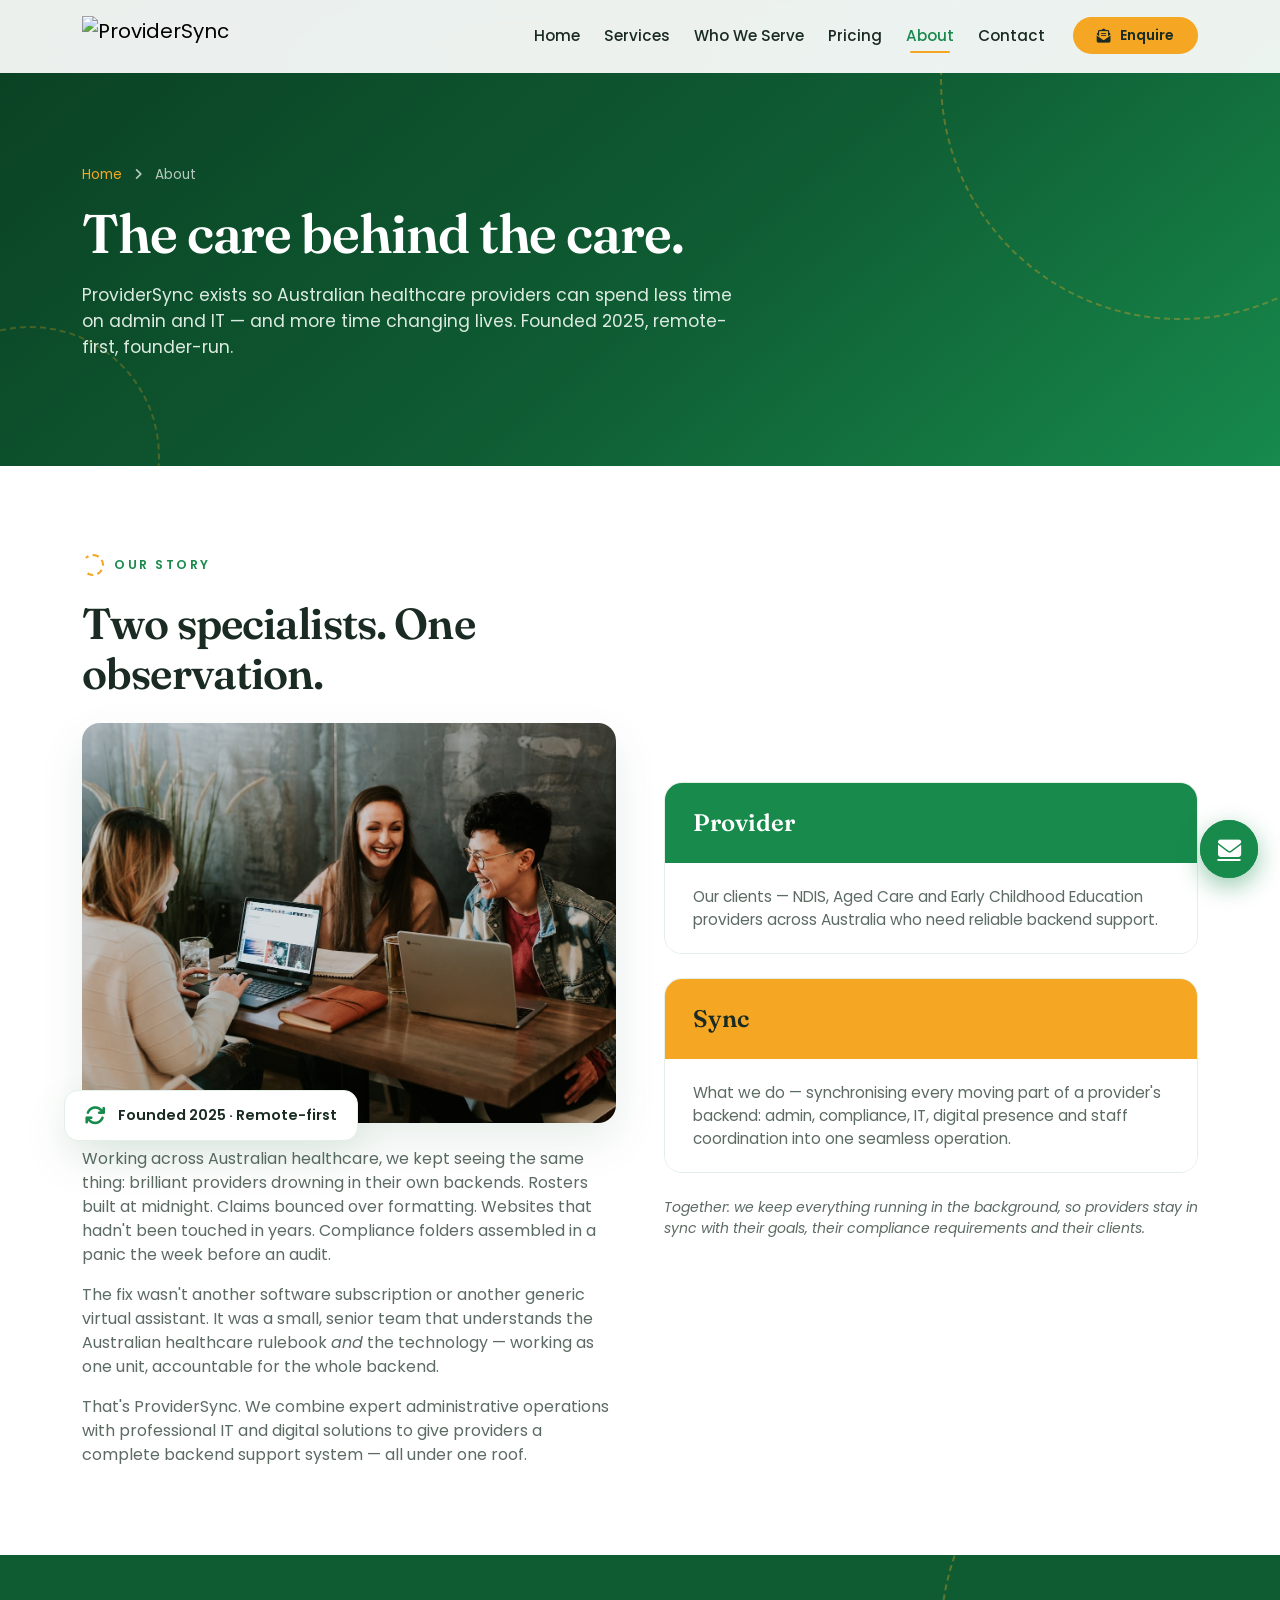
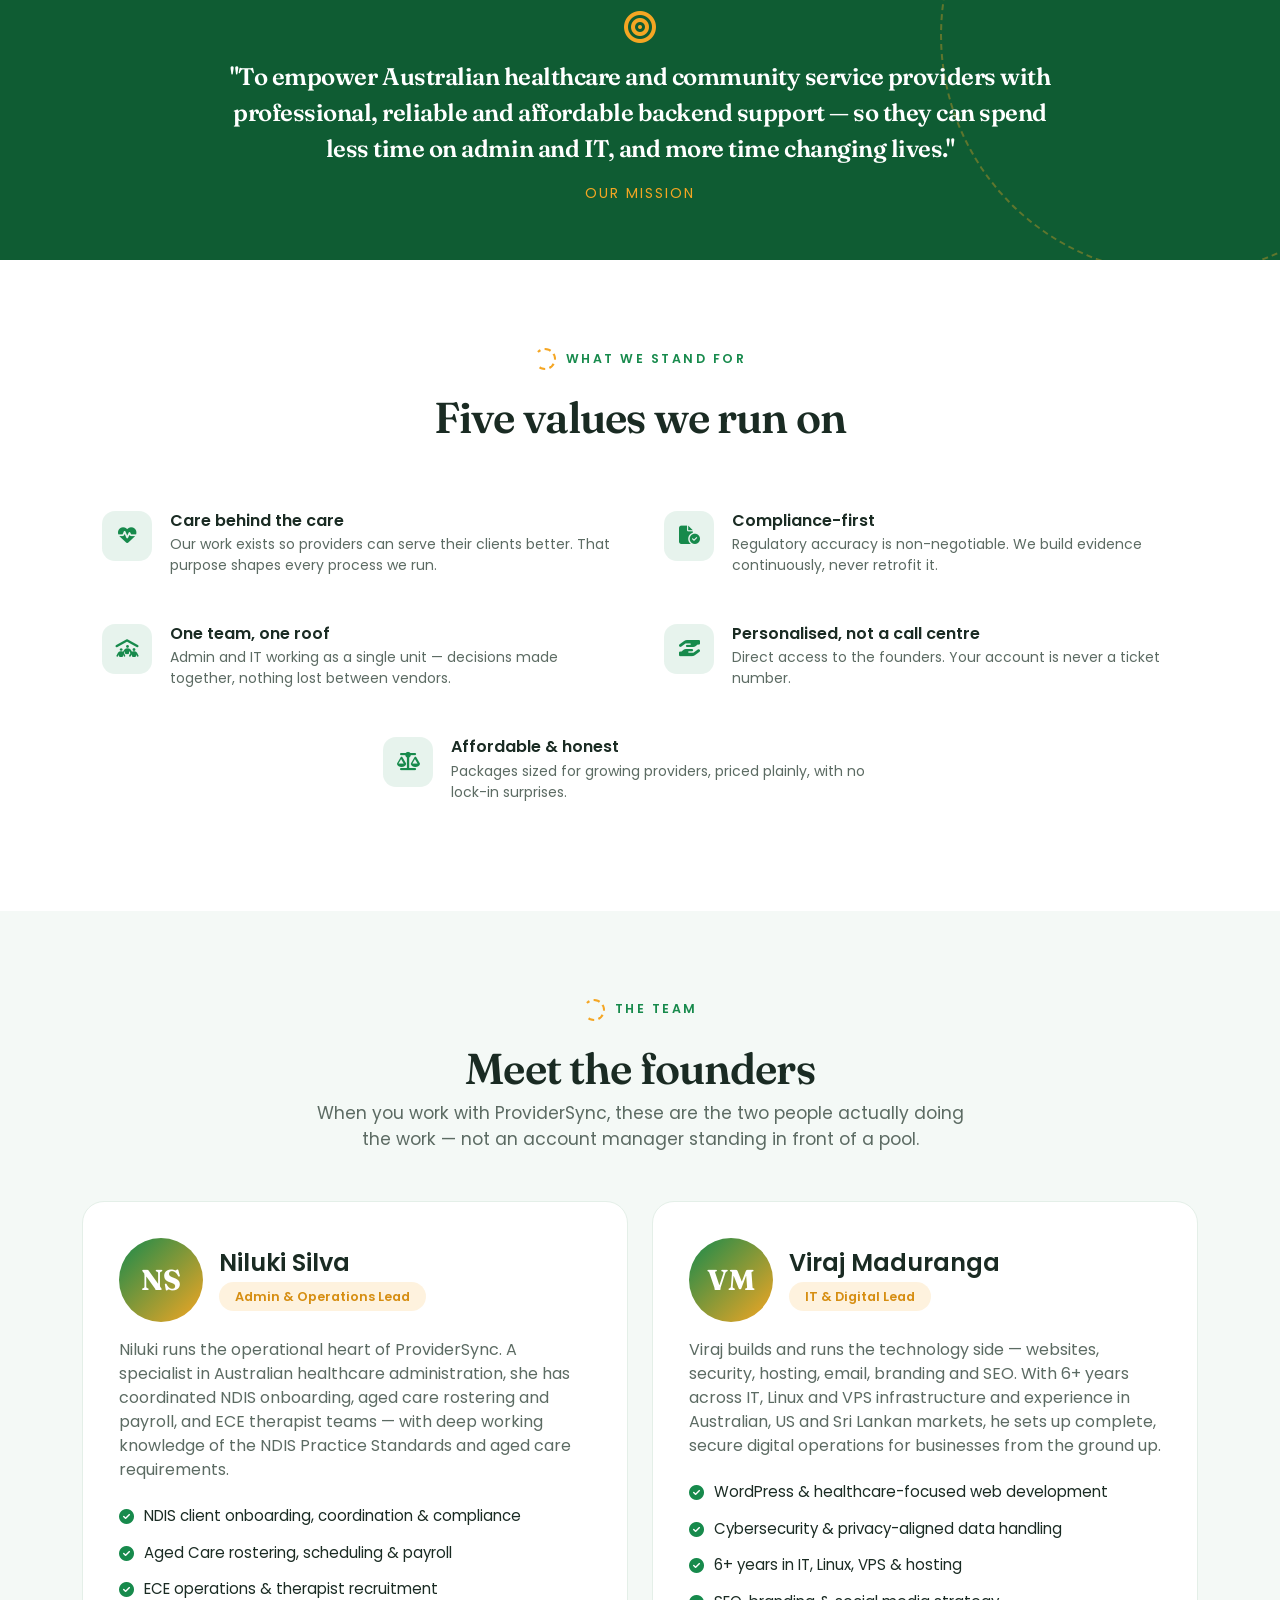
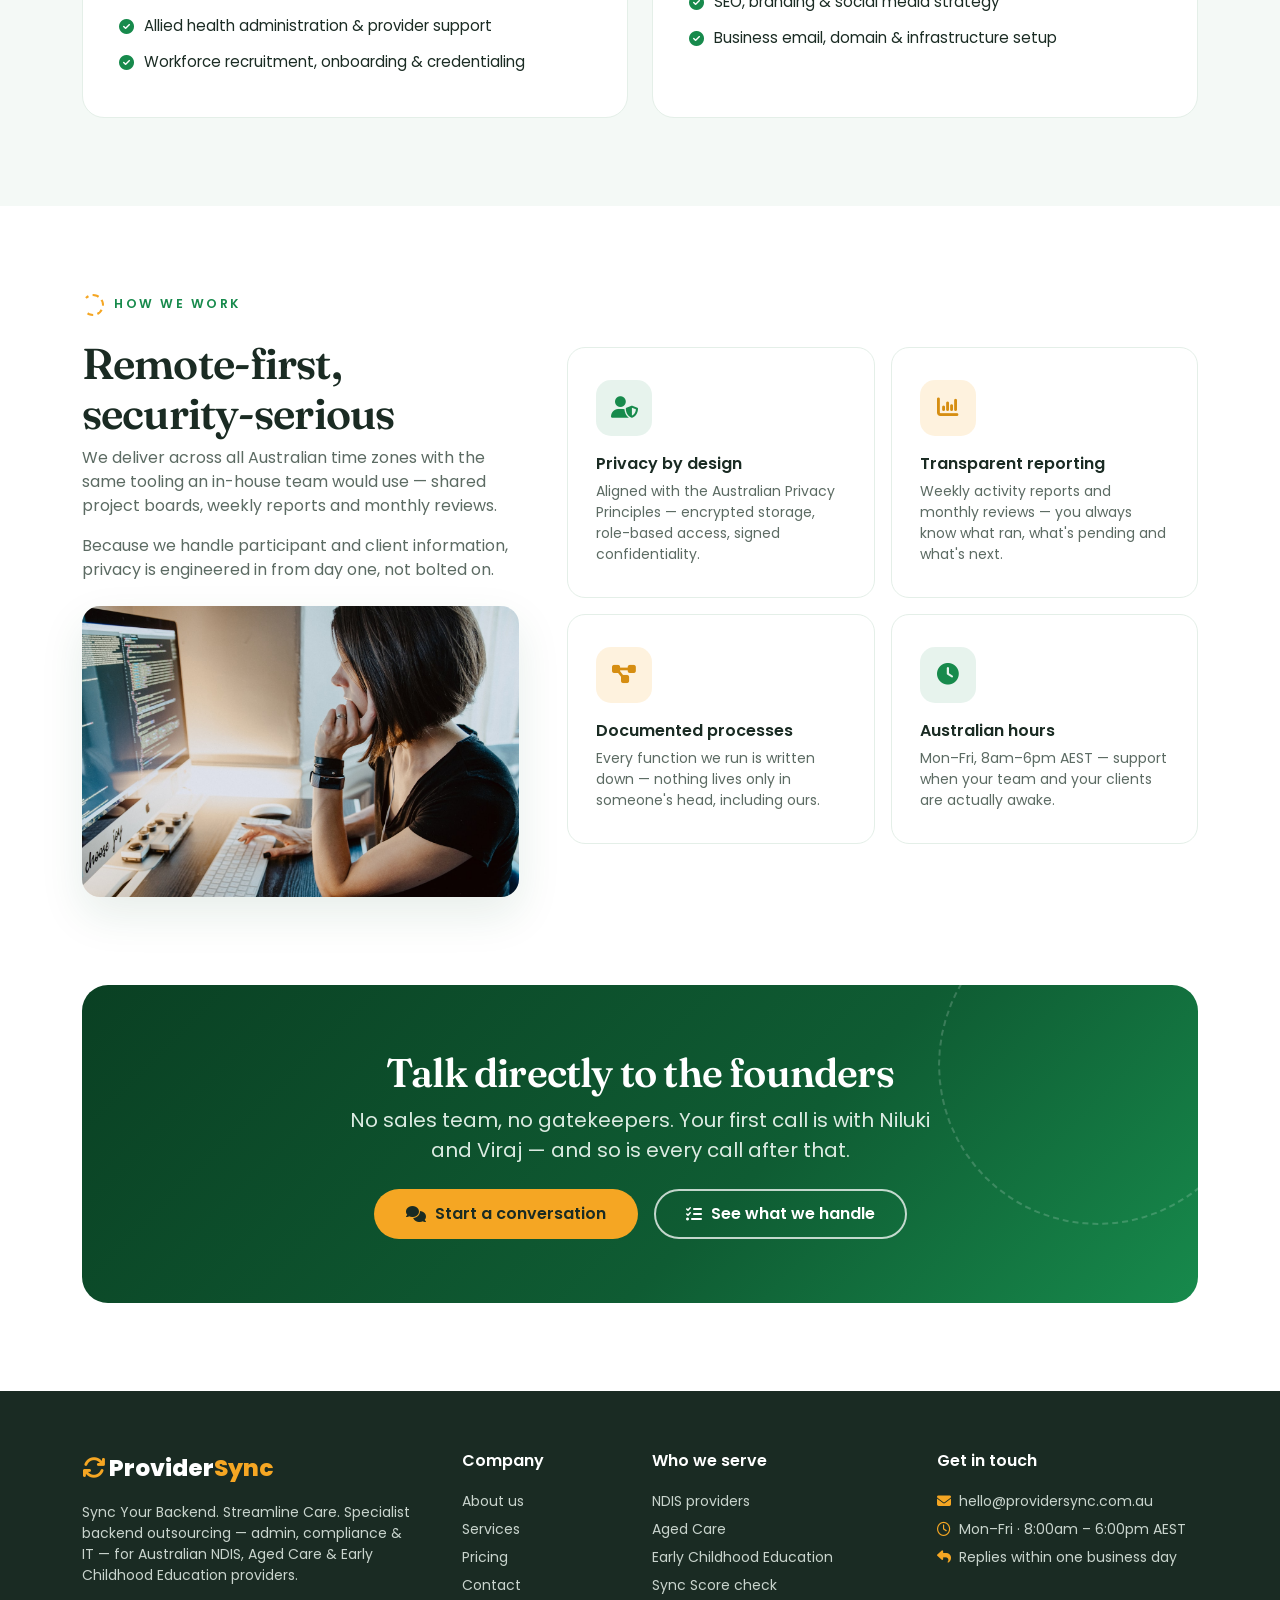
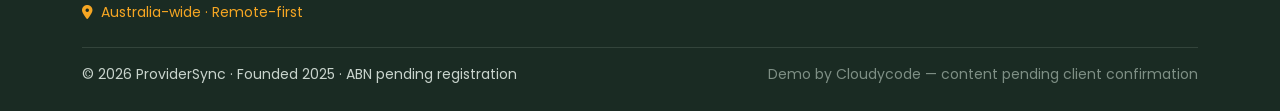
==== commit b00a7f34: "Update website content and ignore local files" ====
--- a/about.html
+++ b/about.html
@@ -10,7 +10,7 @@
   <link rel="preconnect" href="https://fonts.googleapis.com" />
   <link rel="preconnect" href="https://fonts.gstatic.com" crossorigin />
   <link href="https://fonts.googleapis.com/css2?family=Fraunces:opsz,wght@9..144,500;9..144,600;9..144,700&family=Poppins:wght@300;400;500;600;700;800&display=swap" rel="stylesheet" />
-  <link rel="stylesheet" href="assets/style.css" />
+  <link rel="stylesheet" href="assets/style.css?v=3" />
 </head>
 <body data-page="about">
   <div id="siteHeader"></div>
@@ -163,7 +163,7 @@
 
   <div id="siteFooter"></div>
   <script src="https://cdn.jsdelivr.net/npm/bootstrap@5.3.3/dist/js/bootstrap.bundle.min.js"></script>
-  <script src="assets/data.js"></script>
-  <script src="assets/main.js"></script>
+  <script src="assets/data.js?v=3"></script>
+  <script src="assets/main.js?v=3"></script>
 </body>
 </html>
--- a/assets/style.css
+++ b/assets/style.css
@@ -107,11 +107,8 @@
   transition: padding 0.25s ease, box-shadow 0.25s ease, border-color 0.25s ease;
 }
 .navbar-ps.scrolled { padding: 9px 0; box-shadow: 0 8px 28px rgba(15, 92, 51, 0.08); border-bottom-color: var(--border); }
-.navbar-ps .navbar-brand { font-weight: 800; font-size: 1.42rem; letter-spacing: -0.5px; font-family: var(--font-body); }
-.navbar-ps .brand-provider { color: var(--green); }
-.navbar-ps .brand-sync { color: var(--ink); }
-.navbar-ps .brand-icon { color: var(--amber); margin-right: 5px; display: inline-block; transition: transform 0.5s ease; }
-.navbar-ps .navbar-brand:hover .brand-icon { transform: rotate(180deg); }
+.navbar-ps .navbar-brand { display: flex; align-items: center; padding: 0; }
+.brand-logo-img { height: 40px; width: auto; display: block; }
 .navbar-ps .nav-link { font-weight: 500; color: var(--ink); margin: 0 4px; font-size: 0.95rem; position: relative; }
 .navbar-ps .nav-link::after {
   content: ""; position: absolute; left: 0.75rem; right: 0.75rem; bottom: 2px;
@@ -370,6 +367,24 @@
 .photo-stack .badge-card i { color: var(--green); font-size: 1.3rem; }
 @media (max-width: 640px) { .photo-stack .badge-card { left: 10px; bottom: -16px; padding: 10px 14px; } }
 
+/* Lead magnet card */
+.lead-card {
+  background: linear-gradient(135deg, var(--green-deeper), var(--green-dark) 65%, var(--green));
+  border-radius: 22px; color: #fff; padding: clamp(26px, 4vw, 40px);
+  position: relative; overflow: hidden;
+}
+.lead-card::after {
+  content: ""; position: absolute; right: -50px; top: -50px;
+  width: 180px; height: 180px; border-radius: 50%;
+  border: 2px dashed rgba(245, 166, 35, 0.4); pointer-events: none;
+}
+.lead-card > .row { position: relative; z-index: 1; }
+.lead-badge {
+  width: 64px; height: 64px; border-radius: 18px;
+  background: rgba(245, 166, 35, 0.18); color: var(--amber);
+  display: flex; align-items: center; justify-content: center; font-size: 1.7rem;
+}
+
 /* Cost-comparison band (pricing) */
 .vs-band { border: 1px solid var(--border); border-radius: 22px; overflow: hidden; }
 .vs-band .vs-col { padding: clamp(24px, 4vw, 40px); }
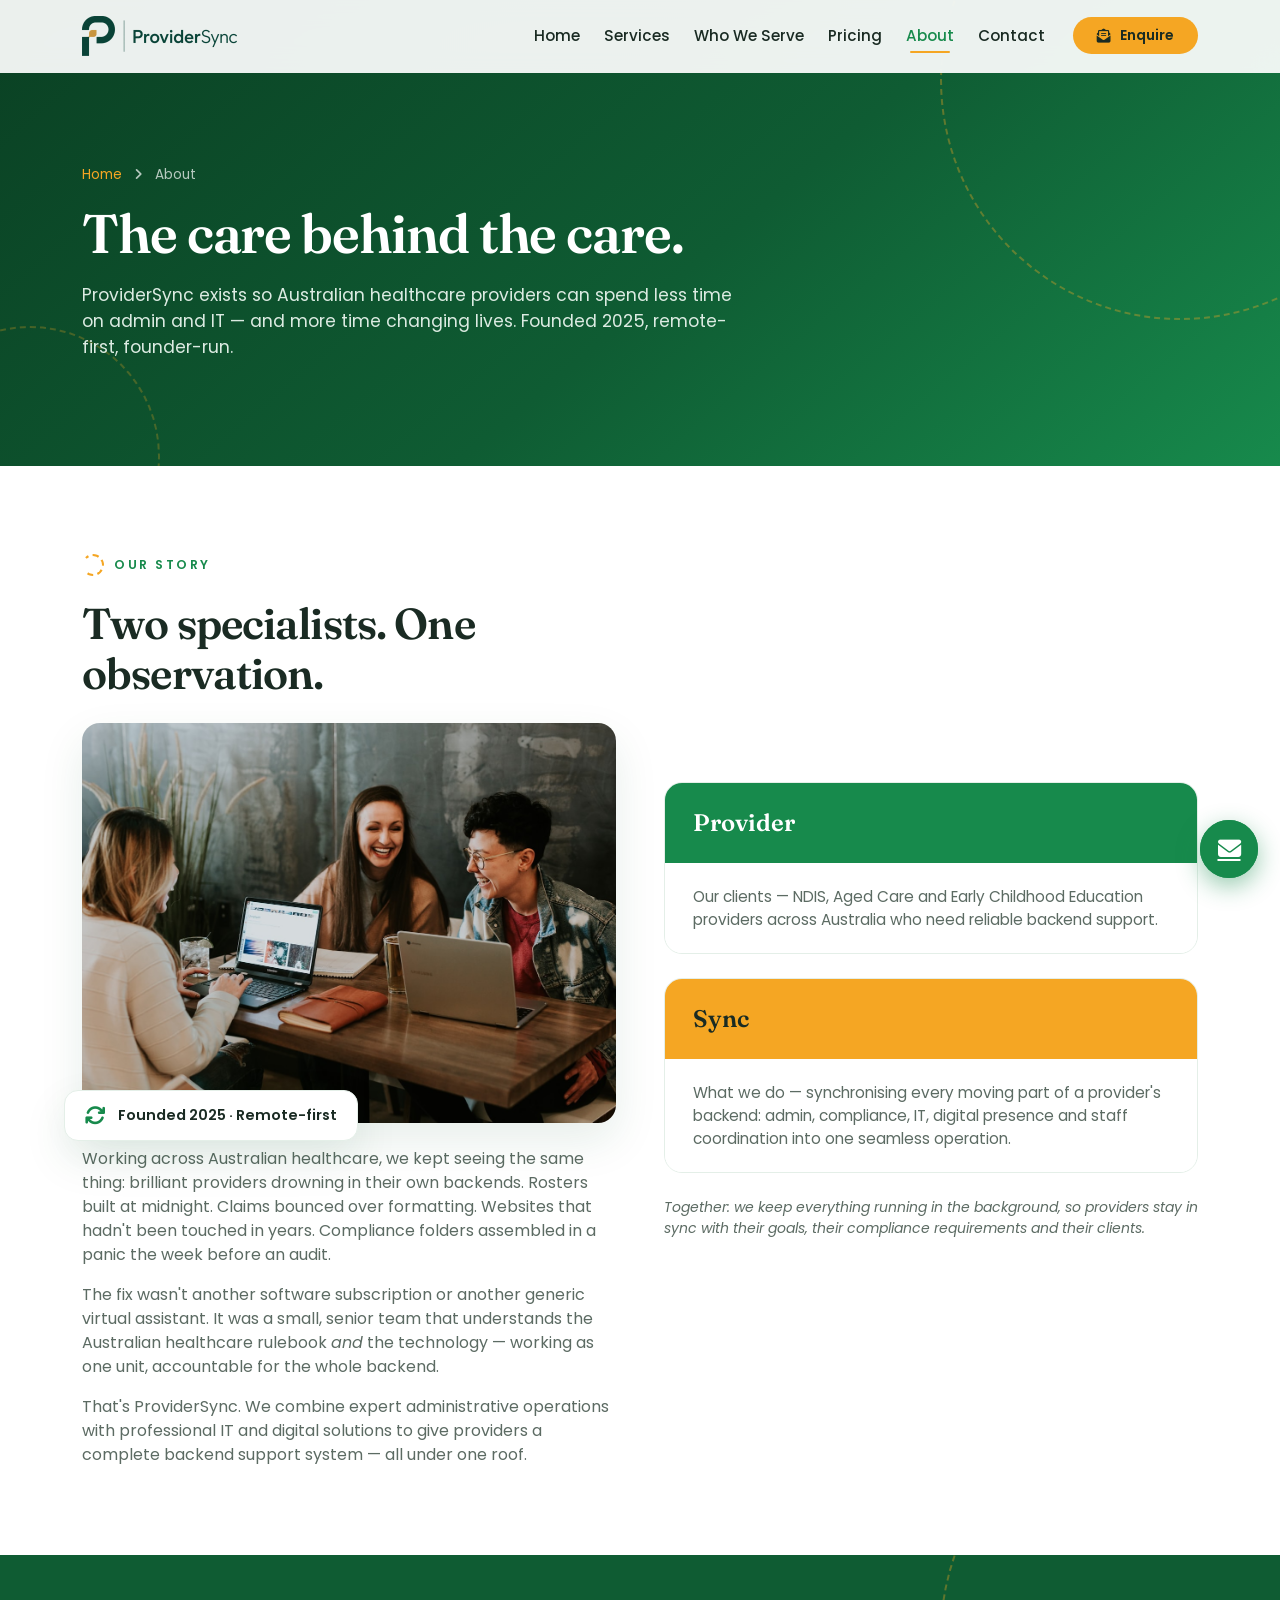
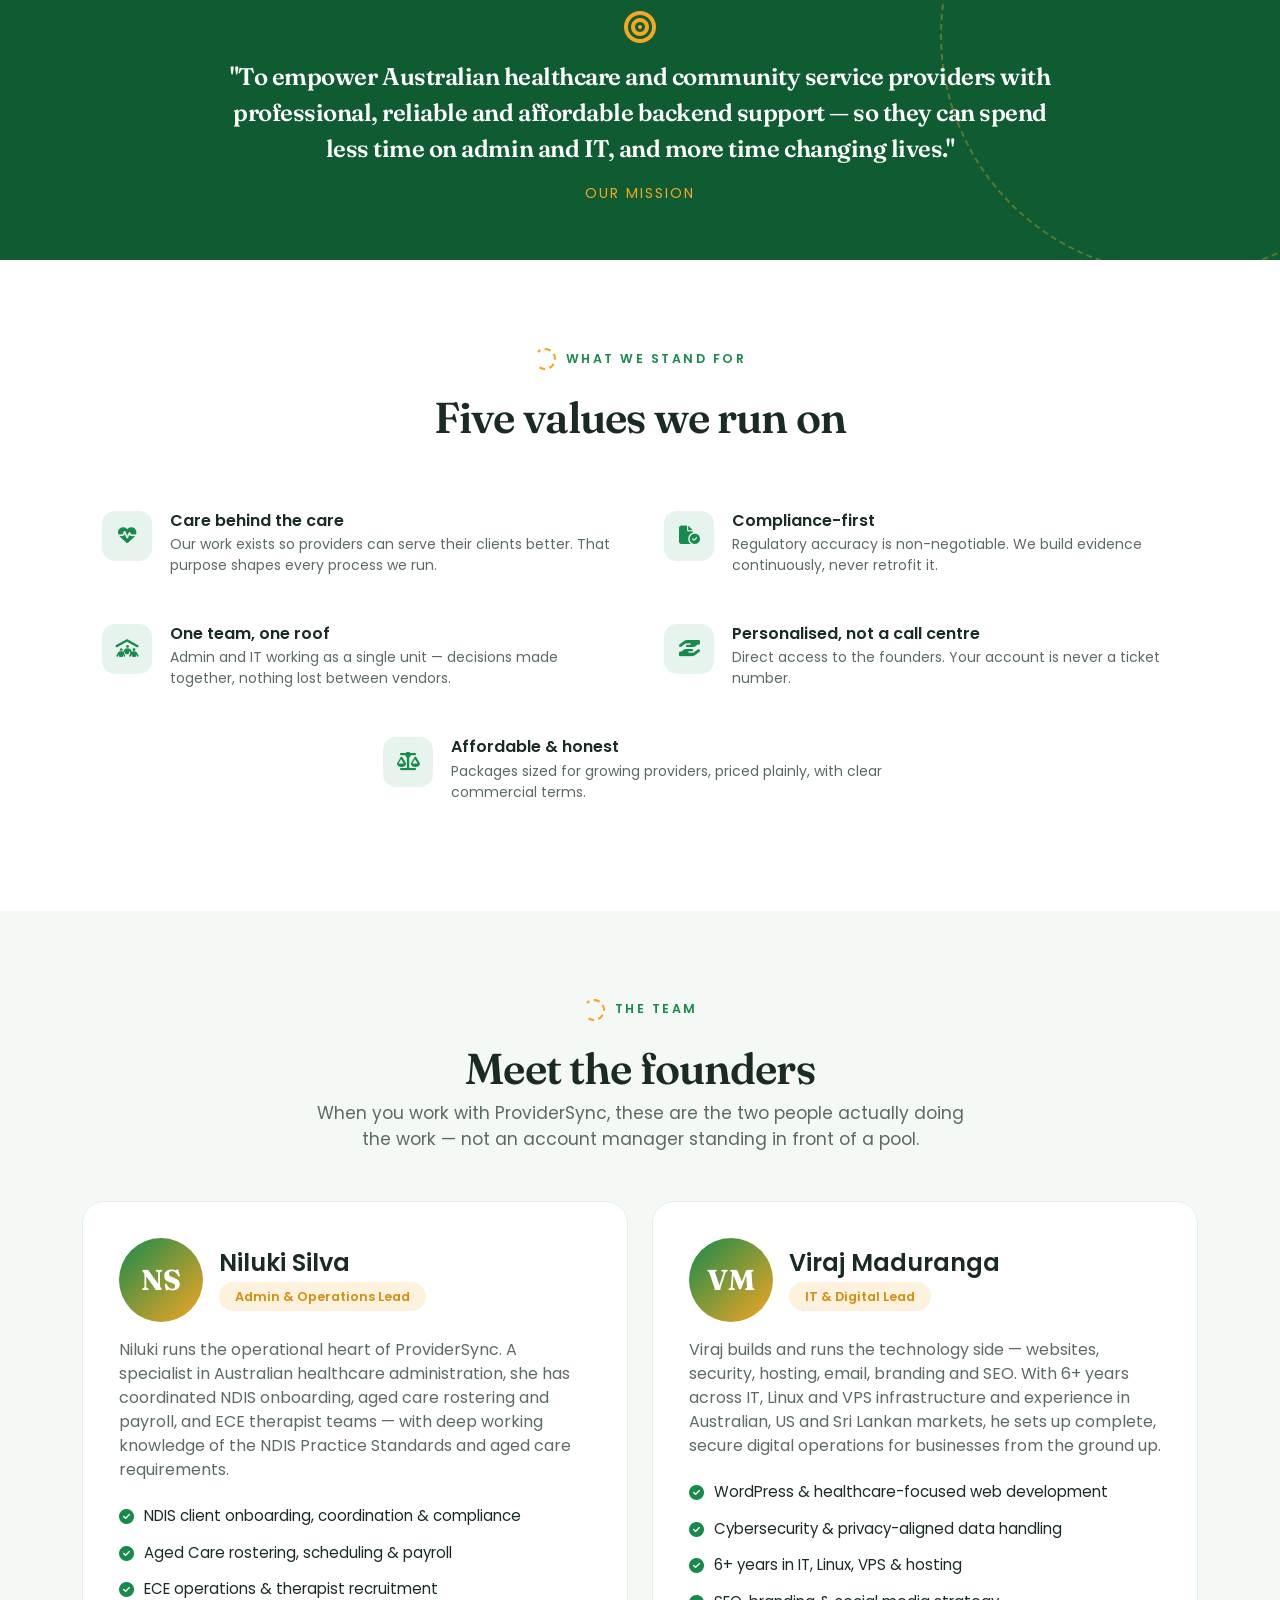
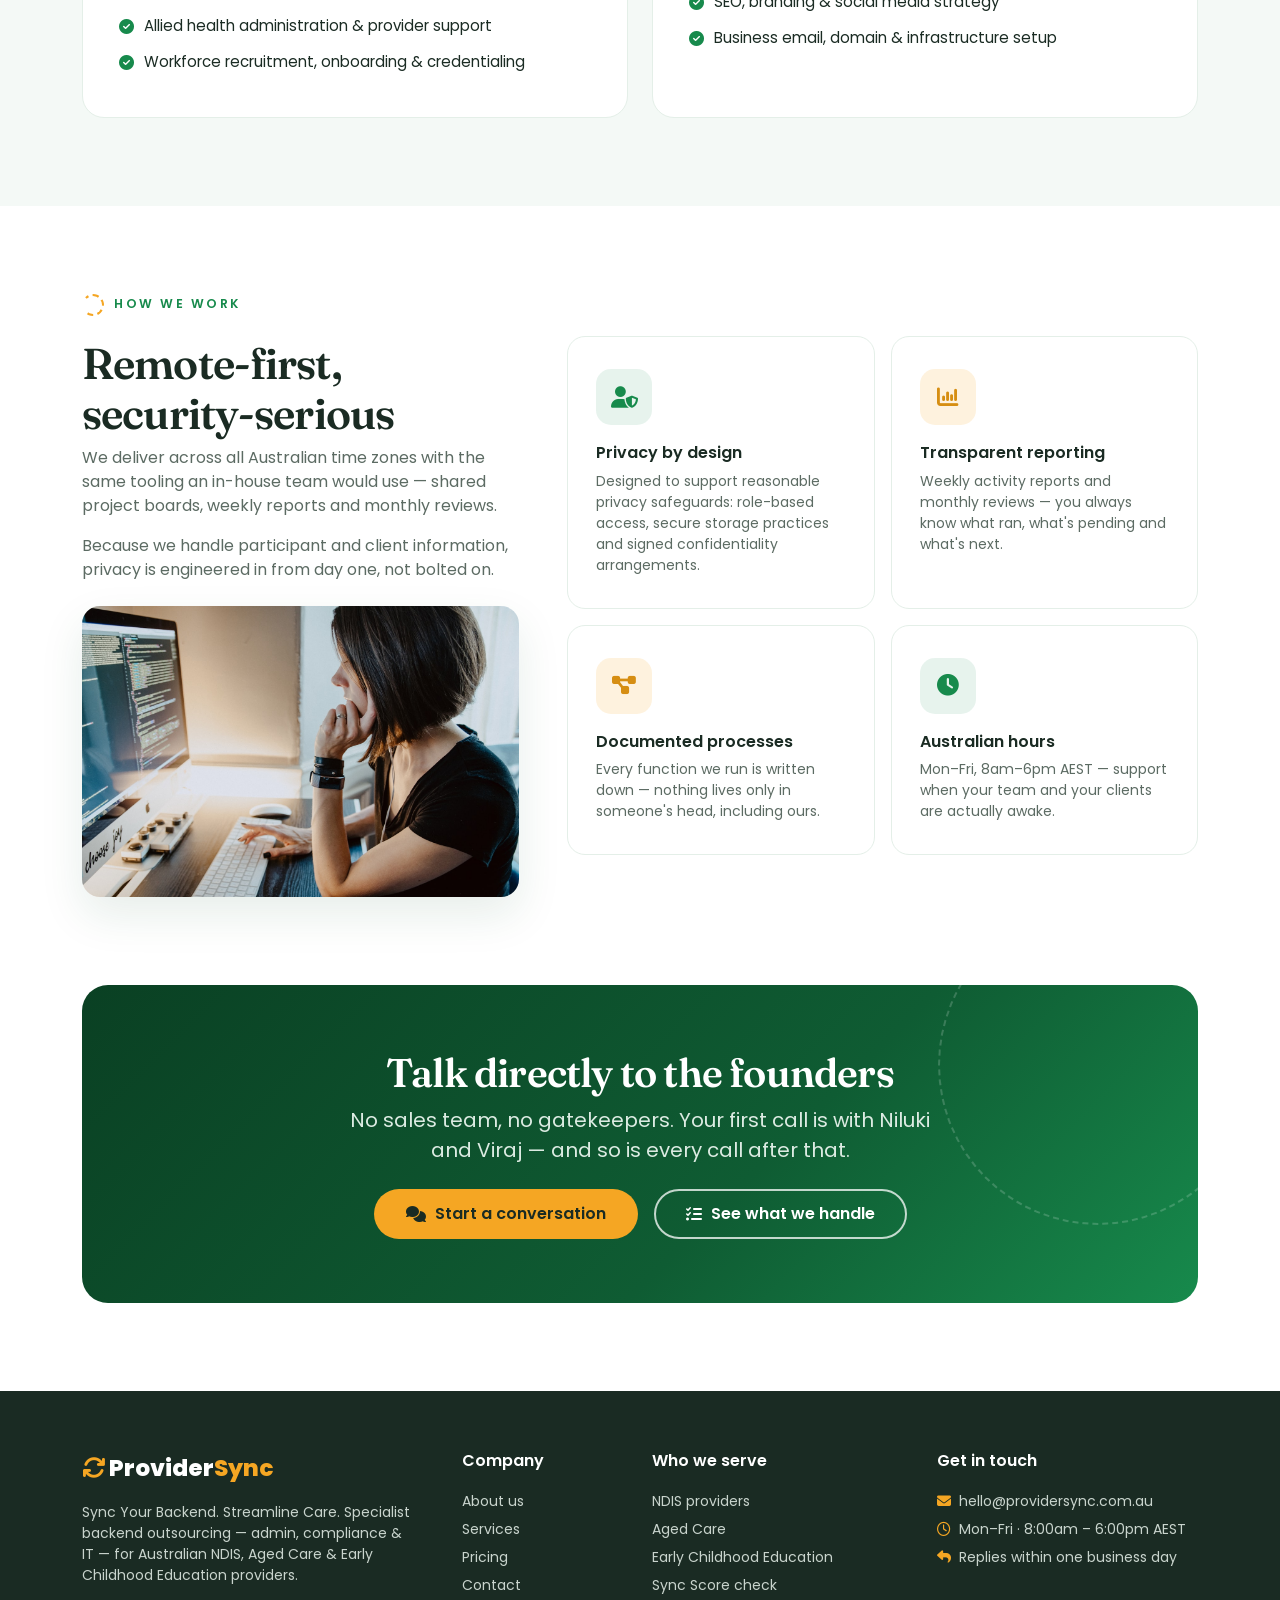
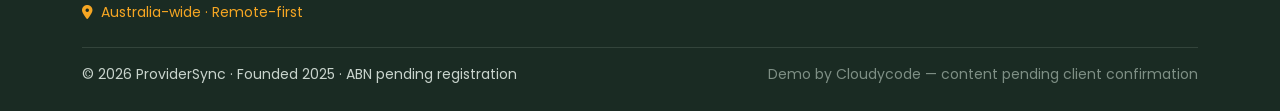
==== commit 77a07998: "Update pricing and website branding" ====
--- a/about.html
+++ b/about.html
@@ -5,6 +5,7 @@
   <meta name="viewport" content="width=device-width, initial-scale=1.0" />
   <title>About Us — The Team Behind ProviderSync</title>
   <meta name="description" content="ProviderSync was founded in 2025 by Niluki Silva (healthcare admin & operations) and Viraj Maduranga (IT & digital) to give Australian healthcare providers one complete backend team." />
+  <link rel="icon" href="assets/img/favicon.png" type="image/png" />
   <link href="https://cdn.jsdelivr.net/npm/bootstrap@5.3.3/dist/css/bootstrap.min.css" rel="stylesheet" />
   <link href="https://cdnjs.cloudflare.com/ajax/libs/font-awesome/6.5.2/css/all.min.css" rel="stylesheet" />
   <link rel="preconnect" href="https://fonts.googleapis.com" />
@@ -114,7 +115,7 @@
               <div class="card-ps">
                 <div class="icon-box icon-green"><i class="fa-solid fa-user-shield"></i></div>
                 <h6>Privacy by design</h6>
-                <p class="text-muted-ps small mb-0">Aligned with the Australian Privacy Principles — encrypted storage, role-based access, signed confidentiality.</p>
+                <p class="text-muted-ps small mb-0">Designed to support reasonable privacy safeguards: role-based access, secure storage practices and signed confidentiality arrangements.</p>
               </div>
             </div>
             <div class="col-sm-6 reveal reveal-d2">
